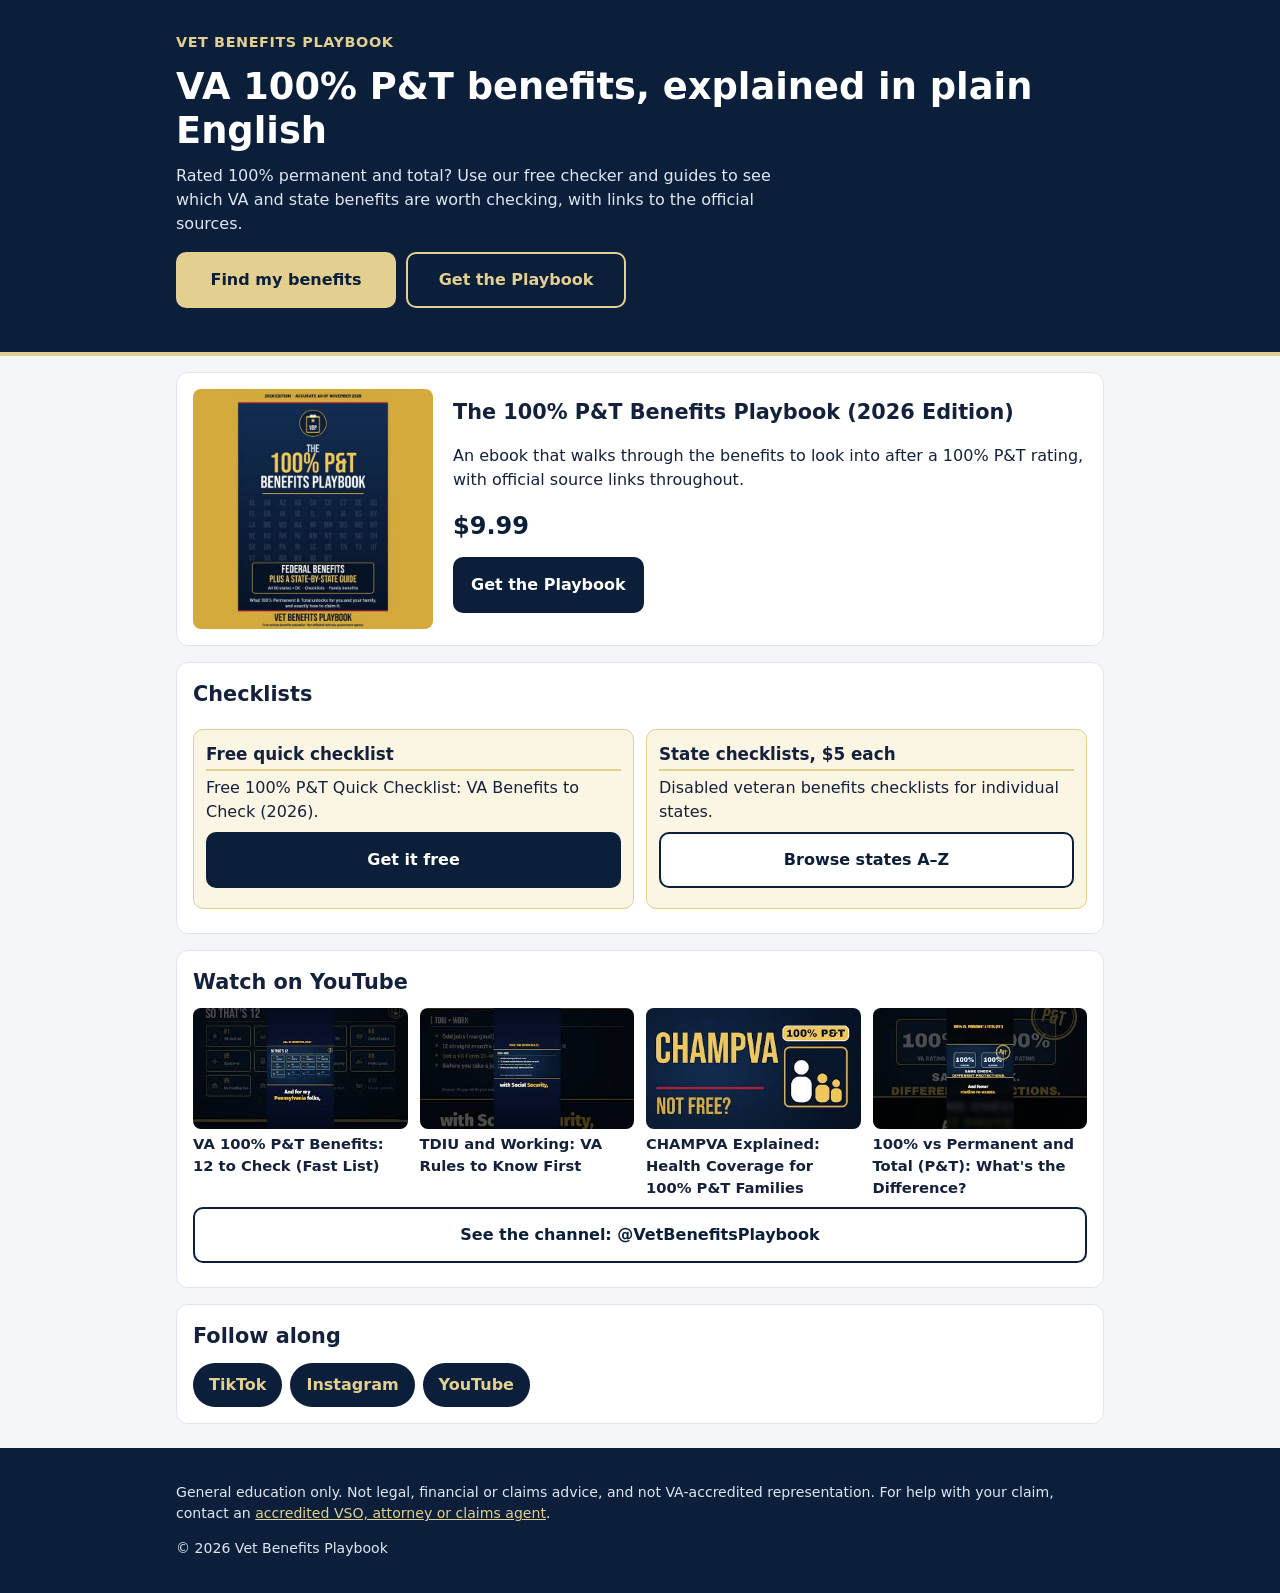
==== index.html @ 366bb560 "Publish Vet Benefits Playbook home page" ====
<!doctype html>
<html lang="en">
<head>
<meta charset="utf-8">
<meta name="viewport" content="width=device-width,initial-scale=1">
<title>VA 100% P&amp;T Benefits Guide | Vet Benefits Playbook</title>
<meta name="description" content="Plain-English guides to VA 100% P&amp;T benefits: a free benefits checker, the Vet Benefits Playbook ebook, state checklists and short YouTube explainers.">
<link rel="canonical" href="https://vetbenefitsplaybook.com/">
<meta property="og:type" content="website">
<meta property="og:site_name" content="Vet Benefits Playbook">
<meta property="og:title" content="VA 100% P&amp;T Benefits Guide | Vet Benefits Playbook">
<meta property="og:description" content="Find the VA and state benefits to check at 100% P&amp;T. Free checker, ebook, state checklists and videos.">
<meta property="og:url" content="https://vetbenefitsplaybook.com/">
<meta property="og:image" content="https://vetbenefitsplaybook.com/checker/og.png">
<meta name="twitter:card" content="summary_large_image">
<meta name="theme-color" content="#0b1f3a">
<link rel="icon" href="icon-192.png" type="image/png">
<link rel="stylesheet" href="style.css">
</head>
<body>
<a class="skip" href="#main">Skip to content</a>
<header class="hero">
 <div class="wrap">
  <p class="brand">Vet Benefits Playbook</p>
  <h1>VA 100% P&amp;T benefits, explained in plain English</h1>
  <p class="lede">Rated 100% permanent and total? Use our free checker and guides to see which VA and state benefits are worth checking, with links to the official sources.</p>
  <div class="ctas">
   <a class="btn gold" href="/checker/">Find my benefits</a>
   <a class="btn ghost" data-store="/l/yvewf" href="https://shop.vetbenefitsplaybook.com/l/yvewf">Get the Playbook</a>
  </div>
 </div>
</header>
<main id="main" class="wrap">
 <section class="card book" aria-labelledby="pb">
  <img src="cover.jpg" width="600" height="600" alt="Cover of The 100% P&amp;T Benefits Playbook (2026 Edition)" loading="lazy">
  <div>
   <h2 id="pb">The 100% P&amp;T Benefits Playbook (2026 Edition)</h2>
   <p>An ebook that walks through the benefits to look into after a 100% P&amp;T rating, with official source links throughout.</p>
   <p class="price">$9.99</p>
   <a class="btn primary" data-store="/l/yvewf" href="https://shop.vetbenefitsplaybook.com/l/yvewf">Get the Playbook</a>
  </div>
 </section>

 <section class="card" aria-labelledby="ck">
  <h2 id="ck">Checklists</h2>
  <div class="grid2">
   <div class="sub">
    <h3>Free quick checklist</h3>
    <p>Free 100% P&amp;T Quick Checklist: VA Benefits to Check (2026).</p>
    <a class="btn primary" data-store="/l/free-checklist" href="https://shop.vetbenefitsplaybook.com/l/free-checklist">Get it free</a>
   </div>
   <div class="sub">
    <h3>State checklists, $5 each</h3>
    <p>Disabled veteran benefits checklists for individual states.</p>
    <a class="btn" href="/checker/states/">Browse states A–Z</a>
   </div>
  </div>
 </section>

 <section class="card" aria-labelledby="yt">
  <h2 id="yt">Watch on YouTube</h2>
  <ul class="vids">
   <li><a href="https://www.youtube.com/watch?v=0TPpWiR0vYg"><img src="yt-0TPpWiR0vYg.jpg" width="320" height="180" alt="" loading="lazy"><span>VA 100% P&amp;T Benefits: 12 to Check (Fast List)</span></a></li>
   <li><a href="https://www.youtube.com/watch?v=iRoC-Iso9Nk"><img src="yt-iRoC-Iso9Nk.jpg" width="320" height="180" alt="" loading="lazy"><span>TDIU and Working: VA Rules to Know First</span></a></li>
   <li><a href="https://www.youtube.com/watch?v=4Q46p56eB9w"><img src="yt-4Q46p56eB9w.jpg" width="320" height="180" alt="" loading="lazy"><span>CHAMPVA Explained: Health Coverage for 100% P&amp;T Families</span></a></li>
   <li><a href="https://www.youtube.com/watch?v=_EdklOTW5DQ"><img src="yt-_EdklOTW5DQ.jpg" width="320" height="180" alt="" loading="lazy"><span>100% vs Permanent and Total (P&amp;T): What's the Difference?</span></a></li>
  </ul>
  <a class="btn" href="https://www.youtube.com/@VetBenefitsPlaybook">See the channel: @VetBenefitsPlaybook</a>
 </section>

 <section class="card" aria-labelledby="so">
  <h2 id="so">Follow along</h2>
  <ul class="social">
   <li><a href="https://www.tiktok.com/@vetbenefitsplaybook">TikTok</a></li>
   <li><a href="https://www.instagram.com/vetbenefitsplaybook/">Instagram</a></li>
   <li><a href="https://www.youtube.com/@VetBenefitsPlaybook">YouTube</a></li>
  </ul>
 </section>
</main>
<footer class="foot">
 <div class="wrap">
  <p>General education only. Not legal, financial or claims advice, and not VA-accredited representation. For help with your claim, contact an <a href="https://www.va.gov/ogc/apps/accreditation/index.asp">accredited VSO, attorney or claims agent</a>.</p>
  <p>&copy; 2026 Vet Benefits Playbook</p>
 </div>
</footer>
<script>
// Change STORE once shop.vetbenefitsplaybook.com is live.
const STORE="https://shop.vetbenefitsplaybook.com";
document.querySelectorAll("[data-store]").forEach(a=>a.href=STORE+a.dataset.store);
</script>
</body>
</html>
---- style.css ----
:root{--navy:#0b1f3a;--navy2:#16345f;--gold:#e3cf8f;--cream:#fbf5e3;--ink:#14213d;--mut:#4a5568;--line:#dfe6f1;--focus:#1a73e8}
*{box-sizing:border-box}html{-webkit-text-size-adjust:100%}
body{margin:0;font:16px/1.5 system-ui,-apple-system,"Segoe UI",Roboto,Arial,sans-serif;color:var(--ink);background:#f4f6fa}
.wrap{max-width:960px;margin:0 auto;padding:0 16px}
.skip{position:absolute;left:-999px;top:0;background:#fff;padding:8px;z-index:9}.skip:focus{left:8px}
.hero{background:var(--navy);color:#fff;padding:32px 0 36px;border-bottom:4px solid var(--gold)}
.brand{margin:0;color:var(--gold);font-weight:700;letter-spacing:.04em;font-size:.9rem;text-transform:uppercase}
h1{font-size:1.75rem;line-height:1.2;margin:.3em 0}.lede{margin:0 0 8px;color:var(--line);max-width:60ch}
h2{font-size:1.3rem;margin:0 0 .5em}h3{font-size:1.05rem;margin:0 0 .3em;border-bottom:2px solid var(--gold);padding-bottom:2px}
.card{background:#fff;border:1px solid var(--line);border-radius:12px;padding:16px;margin:16px 0}
.btn{display:block;text-align:center;text-decoration:none;font-weight:700;padding:14px 16px;border-radius:10px;border:2px solid var(--navy);color:var(--navy);background:#fff;margin:8px 0;min-height:48px}
.btn.primary{background:var(--navy);color:#fff}
.btn.gold{background:var(--gold);border-color:var(--gold);color:var(--navy)}
.btn.ghost{background:transparent;border-color:var(--gold);color:var(--gold)}
.btn:hover{filter:brightness(1.1)}
a{color:#0b4f9c}a:focus-visible,.btn:focus-visible{outline:3px solid var(--focus);outline-offset:2px}
.book img{width:100%;max-width:280px;height:auto;display:block;margin:0 auto 12px;border-radius:8px}
.price{font-size:1.5rem;font-weight:800;margin:.2em 0;color:var(--navy)}
.sub{background:var(--cream);border:1px solid var(--gold);border-radius:10px;padding:12px;margin:8px 0}.sub p{margin:.3em 0}
.vids{list-style:none;margin:0 0 8px;padding:0;display:grid;grid-template-columns:1fr 1fr;gap:12px}
.vids a{text-decoration:none;color:var(--ink);font-weight:600;font-size:.92rem;display:block}
.vids img{width:100%;height:auto;aspect-ratio:16/9;border-radius:8px;display:block;margin-bottom:4px;background:var(--navy)}
.social{list-style:none;margin:0;padding:0;display:flex;flex-wrap:wrap;gap:8px}
.social a{display:inline-block;padding:10px 16px;border-radius:999px;background:var(--navy);color:var(--gold);font-weight:700;text-decoration:none;min-height:44px}
.foot{background:var(--navy);color:var(--line);font-size:.88rem;padding:20px 0;margin-top:24px}.foot a{color:var(--gold)}
@media(min-width:640px){h1{font-size:2.3rem}.ctas{display:flex;gap:10px}.ctas .btn{flex:0 1 220px}
 .book{display:grid;grid-template-columns:240px 1fr;gap:20px;align-items:center}.book img{margin:0}.book .btn{display:inline-block}
 .grid2{display:grid;grid-template-columns:1fr 1fr;gap:12px}.vids{grid-template-columns:repeat(4,1fr)}}
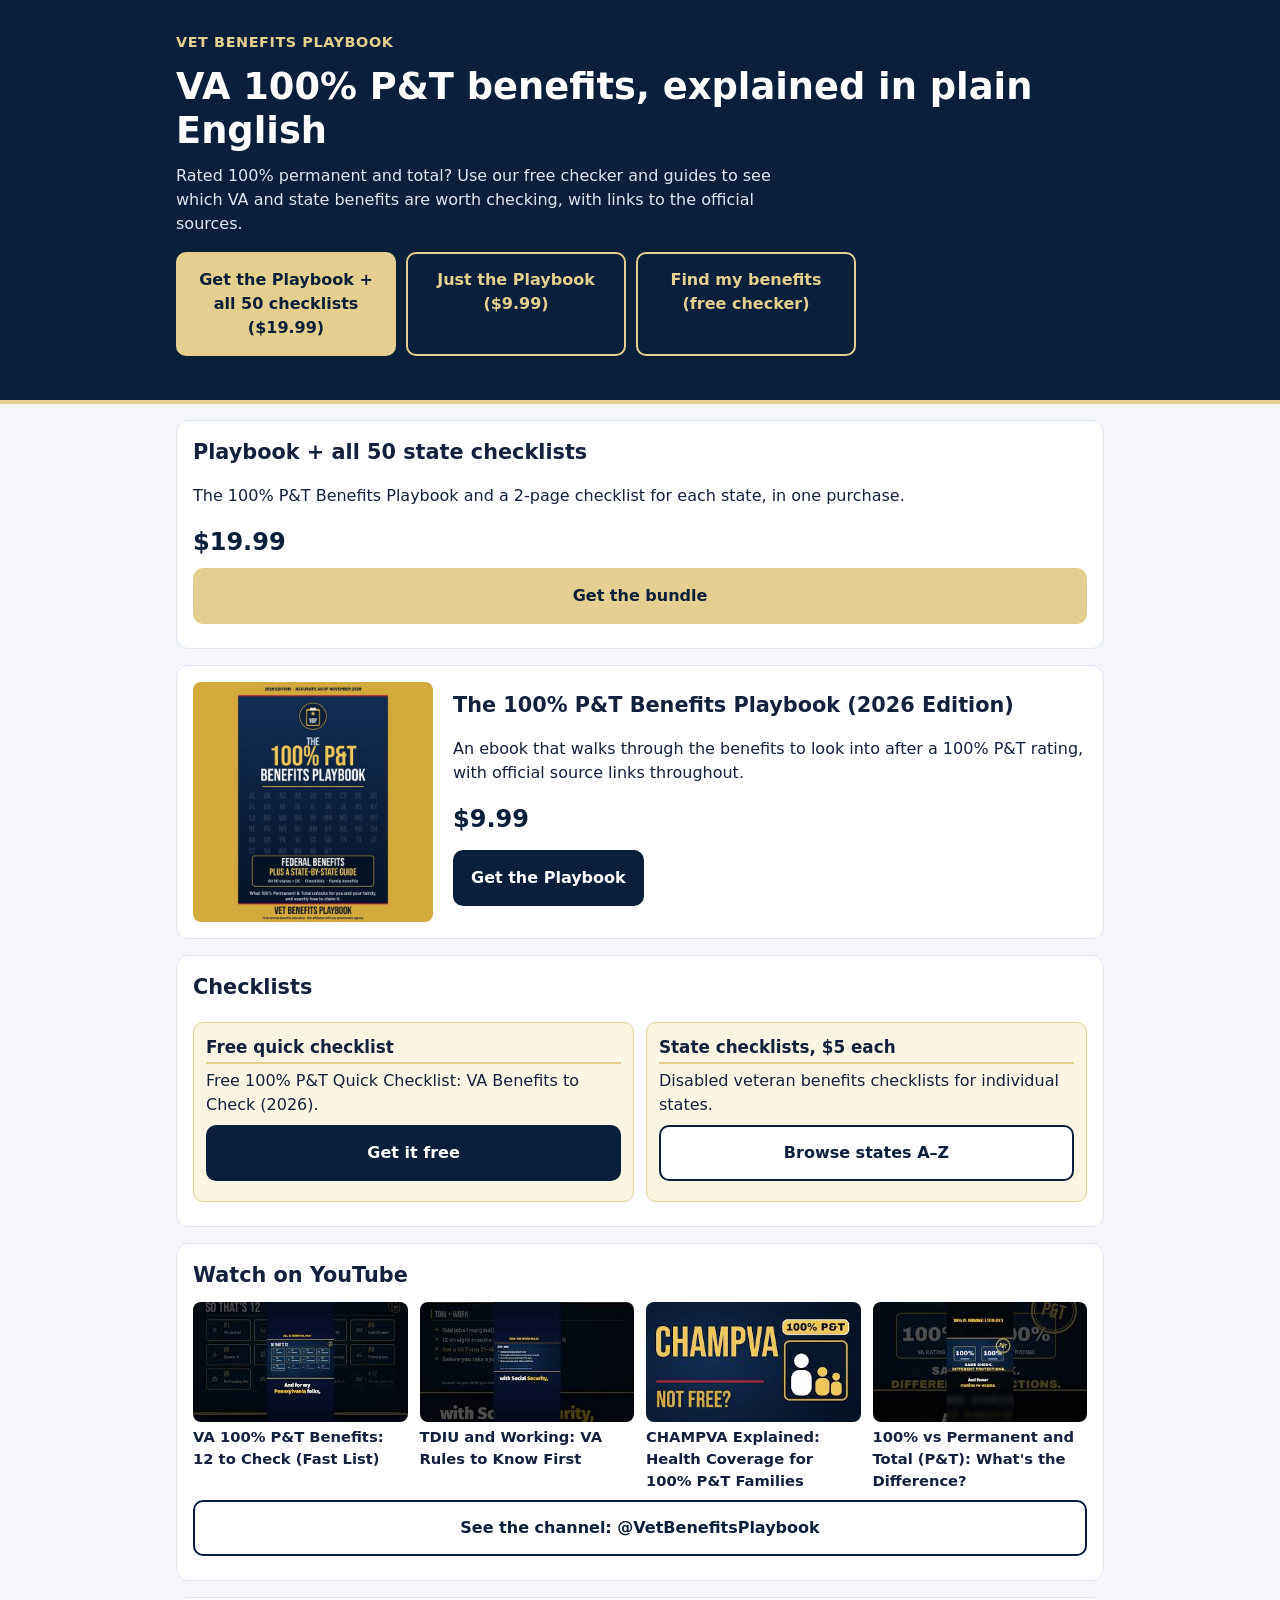
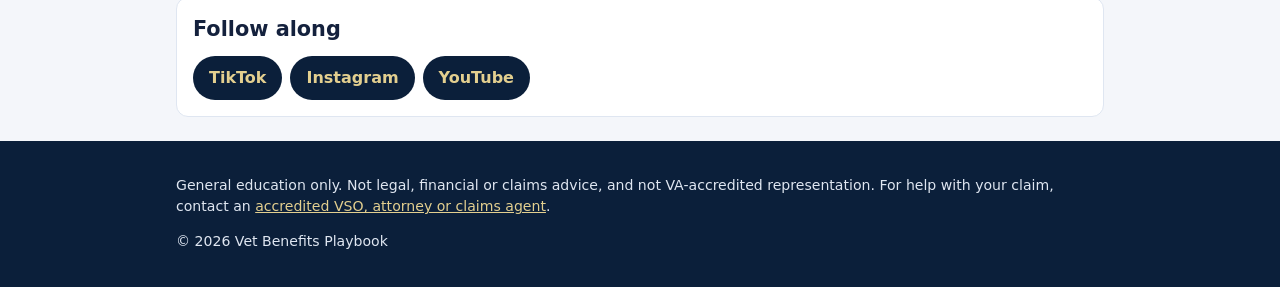
==== commit e8c5ecdd: "Home: $19.99 bundle first" ====
--- a/index.html
+++ b/index.html
@@ -25,12 +25,20 @@
   <h1>VA 100% P&amp;T benefits, explained in plain English</h1>
   <p class="lede">Rated 100% permanent and total? Use our free checker and guides to see which VA and state benefits are worth checking, with links to the official sources.</p>
   <div class="ctas">
-   <a class="btn gold" href="/checker/">Find my benefits</a>
-   <a class="btn ghost" data-store="/l/yvewf" href="https://shop.vetbenefitsplaybook.com/l/yvewf">Get the Playbook</a>
+   <a class="btn gold" data-store="/l/disabled-veteran-benefits-by-state" href="https://shop.vetbenefitsplaybook.com/l/disabled-veteran-benefits-by-state">Get the Playbook + all 50 checklists ($19.99)</a>
+   <a class="btn ghost" data-store="/l/yvewf" href="https://shop.vetbenefitsplaybook.com/l/yvewf">Just the Playbook ($9.99)</a>
+   <a class="btn ghost" href="/checker/">Find my benefits (free checker)</a>
   </div>
  </div>
 </header>
 <main id="main" class="wrap">
+ <section class="card" aria-labelledby="bd">
+  <h2 id="bd">Playbook + all 50 state checklists</h2>
+  <p>The 100% P&amp;T Benefits Playbook and a 2-page checklist for each state, in one purchase.</p>
+  <p class="price">$19.99</p>
+  <a class="btn gold" data-store="/l/disabled-veteran-benefits-by-state" href="https://shop.vetbenefitsplaybook.com/l/disabled-veteran-benefits-by-state">Get the bundle</a>
+ </section>
+
  <section class="card book" aria-labelledby="pb">
   <img src="cover.jpg" width="600" height="600" alt="Cover of The 100% P&amp;T Benefits Playbook (2026 Edition)" loading="lazy">
   <div>
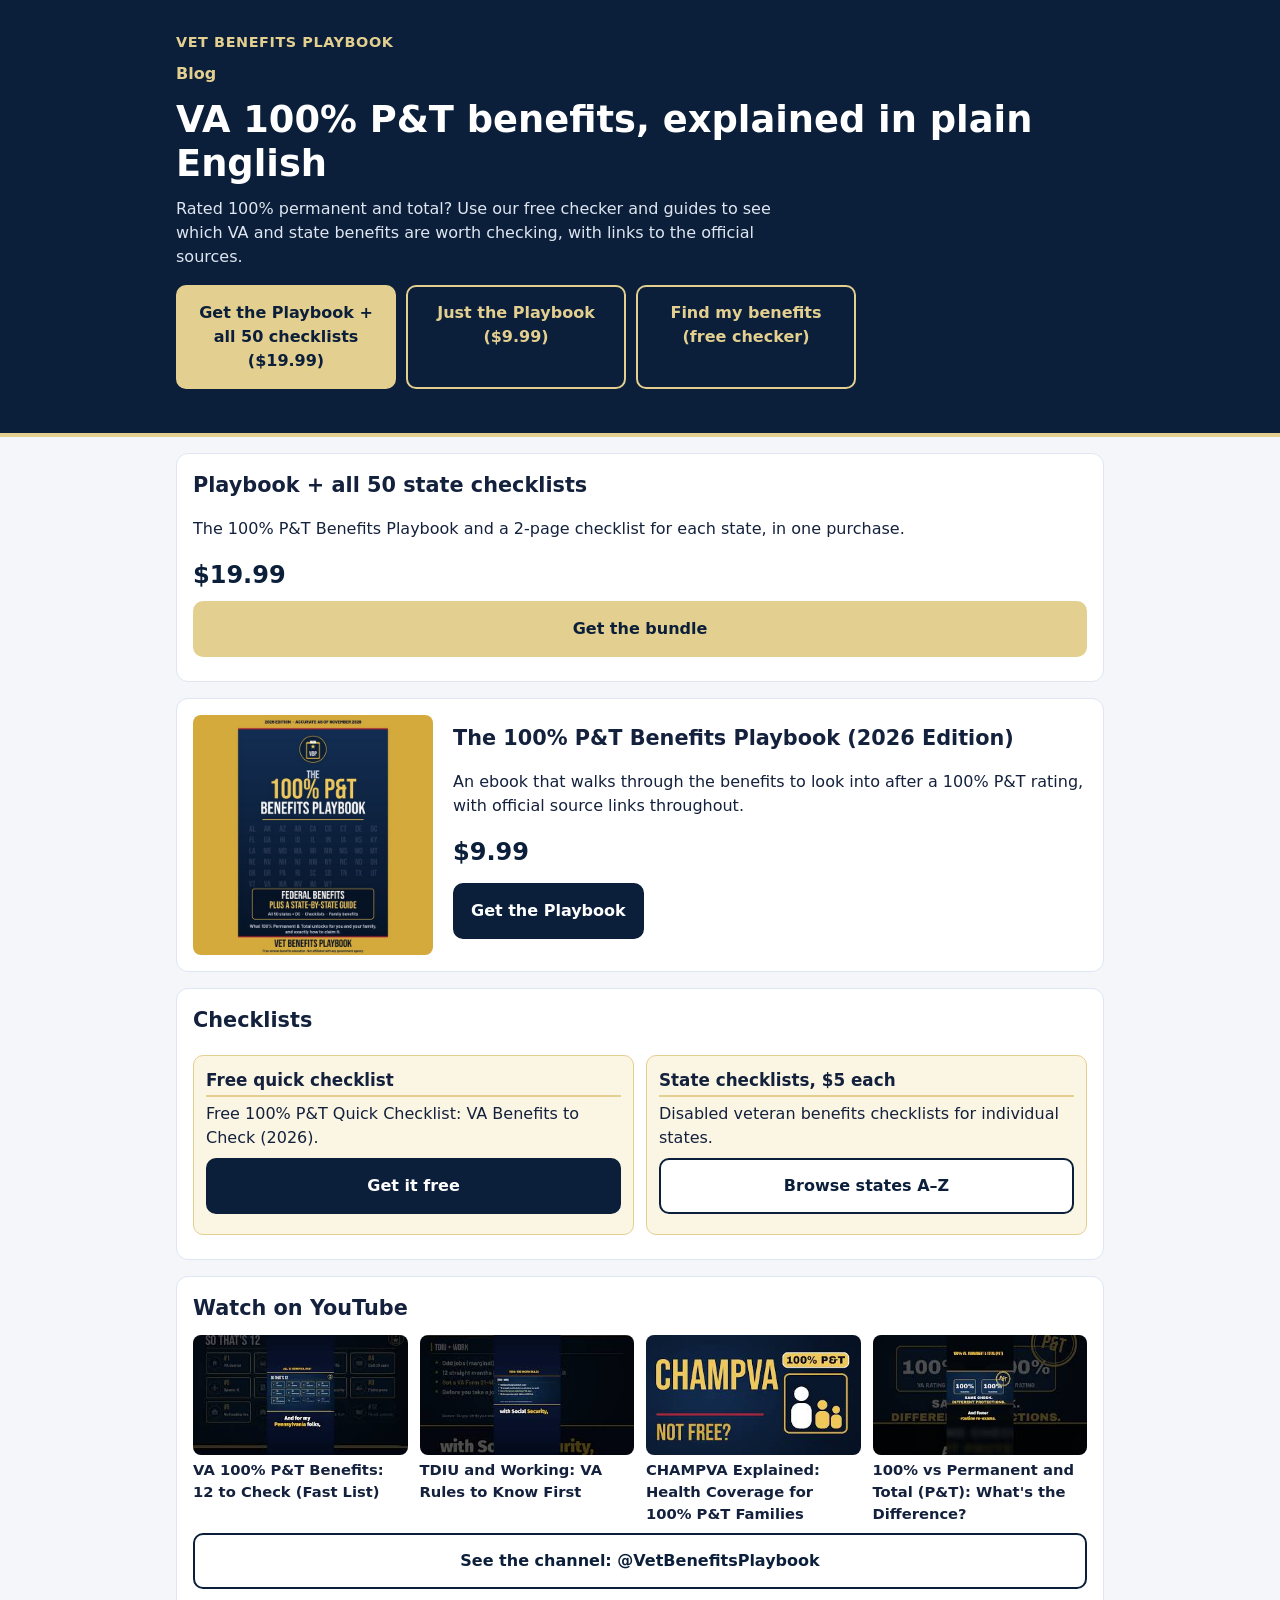
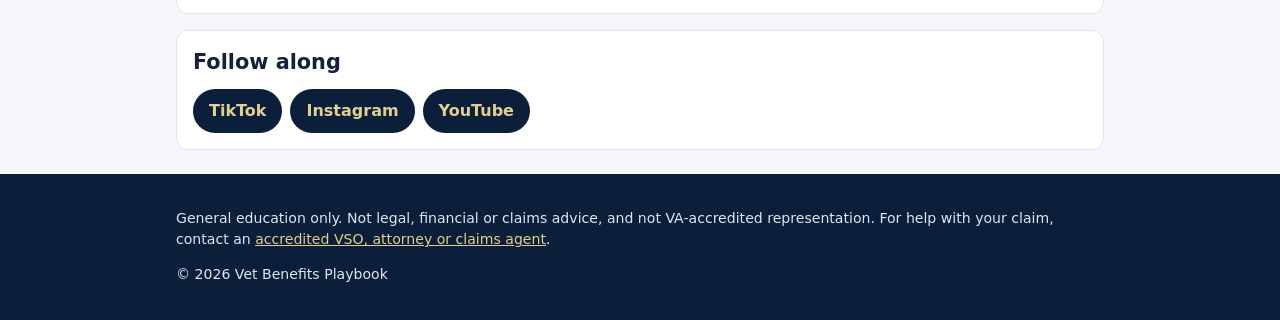
==== commit 32bca8ae: "Blog: add Blog nav link and blog CSS" ====
--- a/index.html
+++ b/index.html
@@ -22,6 +22,9 @@
 <header class="hero">
  <div class="wrap">
   <p class="brand">Vet Benefits Playbook</p>
+  <nav class="nav" aria-label="Site">
+   <a href="/blog/">Blog</a>
+  </nav>
   <h1>VA 100% P&amp;T benefits, explained in plain English</h1>
   <p class="lede">Rated 100% permanent and total? Use our free checker and guides to see which VA and state benefits are worth checking, with links to the official sources.</p>
   <div class="ctas">
--- a/style.css
+++ b/style.css
@@ -26,3 +26,22 @@
 @media(min-width:640px){h1{font-size:2.3rem}.ctas{display:flex;gap:10px}.ctas .btn{flex:0 1 220px}
  .book{display:grid;grid-template-columns:240px 1fr;gap:20px;align-items:center}.book img{margin:0}.book .btn{display:inline-block}
  .grid2{display:grid;grid-template-columns:1fr 1fr;gap:12px}.vids{grid-template-columns:repeat(4,1fr)}}
+
+/* Blog and compact site nav (added for /blog/) */
+.nav{margin:8px 0 12px}
+.nav a{color:var(--gold);font-weight:700;text-decoration:none;margin-right:16px}
+.nav a[aria-current="page"]{text-decoration:underline}
+.hero-compact{padding:20px 0 16px}
+.hero-compact .brand a{color:var(--gold);text-decoration:none}
+article.post h1{font-size:1.75rem;line-height:1.2;margin:0 0 .35em}
+.post-meta,.listing .date{color:var(--mut);font-size:.92rem;margin:0 0 1em}
+article.post .post-body p{margin:0 0 1em}
+article.post h2{font-size:1.2rem;margin:1.4em 0 .5em;border-bottom:2px solid var(--gold);padding-bottom:4px}
+.disclaimer{background:var(--cream);border-left:4px solid var(--gold);padding:12px 14px;margin:0 0 1.2em}
+.disclaimer p{margin:0}
+.listing{list-style:none;margin:0;padding:0}
+.listing li{background:#fff;border:1px solid var(--line);border-radius:12px;padding:16px;margin:16px 0}
+.listing h2{margin:0 0 .35em}
+.listing h2 a{color:var(--ink);text-decoration:none}
+.listing h2 a:hover{text-decoration:underline}
+@media(min-width:640px){article.post h1{font-size:2rem}}
